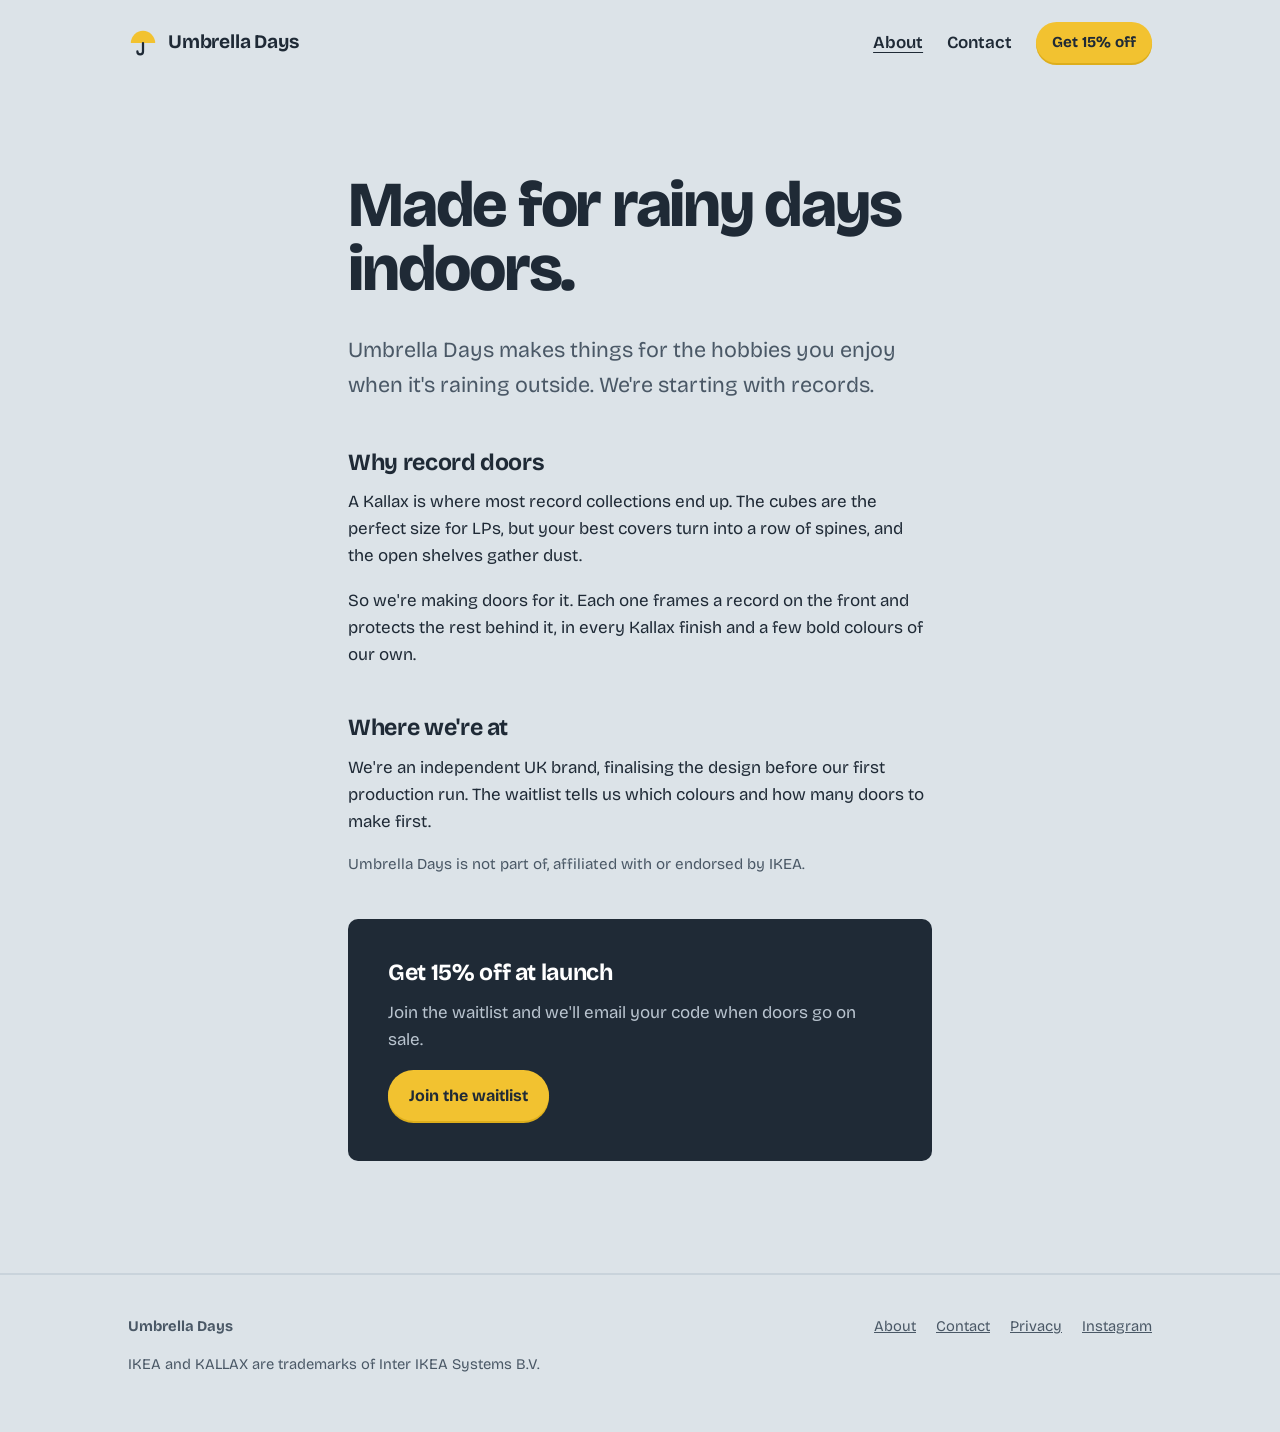
==== about/index.html @ 01a4005f "Add About, Contact and Privacy pages Shared styles for sub-pages live in assets/site.css. The landin" ====
<!doctype html>
<html lang="en-GB">
<head>
<meta charset="utf-8">
<meta name="viewport" content="width=device-width, initial-scale=1">
<title>About Umbrella Days</title>
<meta name="description" content="Umbrella Days makes accessories for the hobbies you enjoy indoors when it's raining outside, starting with record display doors for IKEA Kallax.">
<link rel="icon" href="data:image/svg+xml,%3Csvg xmlns='http://www.w3.org/2000/svg' viewBox='0 0 32 32'%3E%3Cpath d='M3 16a13 13 0 0 1 26 0z' fill='%23F2C230'/%3E%3Cpath d='M16 16v9a3 3 0 0 1-6 0' fill='none' stroke='%231F2A36' stroke-width='2.4' stroke-linecap='round'/%3E%3C/svg%3E">
<link rel="preconnect" href="https://fonts.googleapis.com">
<link rel="preconnect" href="https://fonts.gstatic.com" crossorigin>
<link href="https://fonts.googleapis.com/css2?family=Bricolage+Grotesque:opsz,wght@12..96,400..800&display=swap" rel="stylesheet">
<link rel="stylesheet" href="/assets/site.css">
</head>
<body>
<header class="site">
  <div class="wrap">
    <a class="brand" href="/" aria-label="Umbrella Days home">
      <svg viewBox="0 0 32 32" aria-hidden="true"><path d="M3 16a13 13 0 0 1 26 0z" fill="#F2C230"/><path d="M16 16v9a3 3 0 0 1-6 0" fill="none" stroke="#1F2A36" stroke-width="2.4" stroke-linecap="round"/></svg>
      Umbrella Days
    </a>
    <nav class="site-nav" aria-label="Main">
      <a class="text-link" href="/about/" aria-current="page">About</a>
      <a class="text-link hide-sm" href="/contact/">Contact</a>
      <a class="btn btn-small" href="/#waitlist">Get 15% off</a>
    </nav>
  </div>
</header>

<main>
  <div class="wrap page">
    <h1>Made for rainy days indoors.</h1>
    <p class="lede">Umbrella Days makes things for the hobbies you enjoy when it's raining outside. We're starting with records.</p>

    <h2>Why record doors</h2>
    <p>A Kallax is where most record collections end up. The cubes are the perfect size for LPs, but your best covers turn into a row of spines, and the open shelves gather dust.</p>
    <p>So we're making doors for it. Each one frames a record on the front and protects the rest behind it, in every Kallax finish and a few bold colours of our own.</p>

    <h2>Where we're at</h2>
    <p>We're an independent UK brand, finalising the design before our first production run. The waitlist tells us which colours and how many doors to make first.</p>
    <p class="muted">Umbrella Days is not part of, affiliated with or endorsed by IKEA.</p>

    <div class="cta-band">
      <h2>Get 15% off at launch</h2>
      <p>Join the waitlist and we'll email your code when doors go on sale.</p>
      <a class="btn" href="/#waitlist">Join the waitlist</a>
    </div>
  </div>
</main>

<footer>
  <div class="wrap">
    <div class="row">
      <strong>Umbrella Days</strong>
      <nav class="foot-links" aria-label="Footer">
        <a href="/about/">About</a>
        <a href="/contact/">Contact</a>
        <a href="/privacy/">Privacy</a>
        <a href="https://www.instagram.com/umbrella.days/" rel="noopener">Instagram</a>
      </nav>
    </div>
    <p>IKEA and KALLAX are trademarks of Inter IKEA Systems B.V.</p>
  </div>
</footer>
</body>
</html>
---- assets/site.css ----
/* Shared styles for the Umbrella Days sub-pages (About, Contact, Privacy).
   Tokens match the landing page. */
:root {
  --rain: #DCE3E8;
  --rain-deep: #C9D3DB;
  --ink: #1F2A36;
  --ink-soft: #4A5866;
  --kallax: #F7F7F4;
  --yellow: #F2C230;
  --yellow-deep: #DDAE1C;
  --teal: #2F6F73;
  --radius: 6px;
  --gutter: clamp(16px, 4vw, 48px);
}
* { box-sizing: border-box; }
body {
  margin: 0;
  background: var(--rain);
  color: var(--ink);
  font-family: "Bricolage Grotesque", system-ui, sans-serif;
  font-optical-sizing: auto;
  font-size: 1.0625rem;
  line-height: 1.6;
  -webkit-font-smoothing: antialiased;
}
a { color: inherit; }
:focus-visible { outline: 3px solid var(--ink); outline-offset: 3px; }
.wrap { max-width: 1120px; margin: 0 auto; padding: 0 var(--gutter); }

header.site { padding: 22px 0; }
header.site .wrap { display: flex; align-items: center; justify-content: space-between; gap: 16px; }
.brand { display: flex; align-items: center; gap: 10px; font-weight: 700; font-size: 1.2rem; text-decoration: none; letter-spacing: -0.01em; }
.brand svg { width: 30px; height: 30px; }
.site-nav { display: flex; align-items: center; gap: clamp(14px, 2.5vw, 24px); }
.site-nav .text-link { font-weight: 600; text-decoration: none; }
.site-nav .text-link:hover, .site-nav .text-link[aria-current="page"] { text-decoration: underline; text-underline-offset: 4px; }
.btn {
  display: inline-block; border: 0; cursor: pointer;
  background: var(--yellow); color: var(--ink);
  font: inherit; font-weight: 700; font-size: 1rem;
  padding: 0.8em 1.3em; border-radius: 999px; text-decoration: none;
  box-shadow: 0 2px 0 var(--yellow-deep);
  transition: transform .12s ease, box-shadow .12s ease;
}
.btn:hover { transform: translateY(-1px); box-shadow: 0 3px 0 var(--yellow-deep); }
.btn-small { padding: .55em 1.05em; font-size: .95rem; }

main { padding: clamp(32px, 7vw, 88px) 0 clamp(56px, 9vw, 112px); }
.page { max-width: 680px; }
h1 { font-size: clamp(2.4rem, 5.4vw, 4rem); line-height: 1; letter-spacing: -0.035em; font-weight: 800; margin: 0 0 .5em; }
h2 { font-size: 1.45rem; letter-spacing: -0.015em; line-height: 1.2; margin: 2em 0 .5em; }
p, ul { margin: 0 0 1em; }
ul { padding-left: 1.2em; }
li { margin-bottom: .4em; }
.lede { font-size: clamp(1.15rem, 1.8vw, 1.35rem); color: var(--ink-soft); }
.muted { color: var(--ink-soft); font-size: .95rem; }

.cta-band { background: var(--ink); color: var(--kallax); border-radius: 10px; padding: clamp(24px, 4vw, 40px); margin-top: 2.5em; }
.cta-band h2 { color: #fff; margin-top: 0; }
.cta-band p { color: #B9C4CF; }

.contact-list { list-style: none; padding: 0; margin: 2em 0 0; display: grid; gap: 1.4em; }
.contact-list strong { display: block; font-size: 1.15rem; }
.contact-list a { font-size: 1.3rem; font-weight: 700; text-underline-offset: 4px; }

footer { padding: 40px 0 56px; font-size: .92rem; color: var(--ink-soft); border-top: 2px solid var(--rain-deep); }
footer .wrap { display: grid; gap: 14px; }
footer .row { display: flex; flex-wrap: wrap; justify-content: space-between; gap: 12px; }
.foot-links { display: flex; flex-wrap: wrap; gap: 8px 20px; }
footer p { margin: 0; max-width: 70ch; }

.brand, .site-nav a { white-space: nowrap; }
@media (max-width: 520px) {
  .site-nav .text-link.hide-sm { display: none; }
  .site-nav { gap: 14px; }
  .brand { font-size: 1.08rem; }
}
@media (prefers-reduced-motion: reduce) { .btn { transition: none; } }
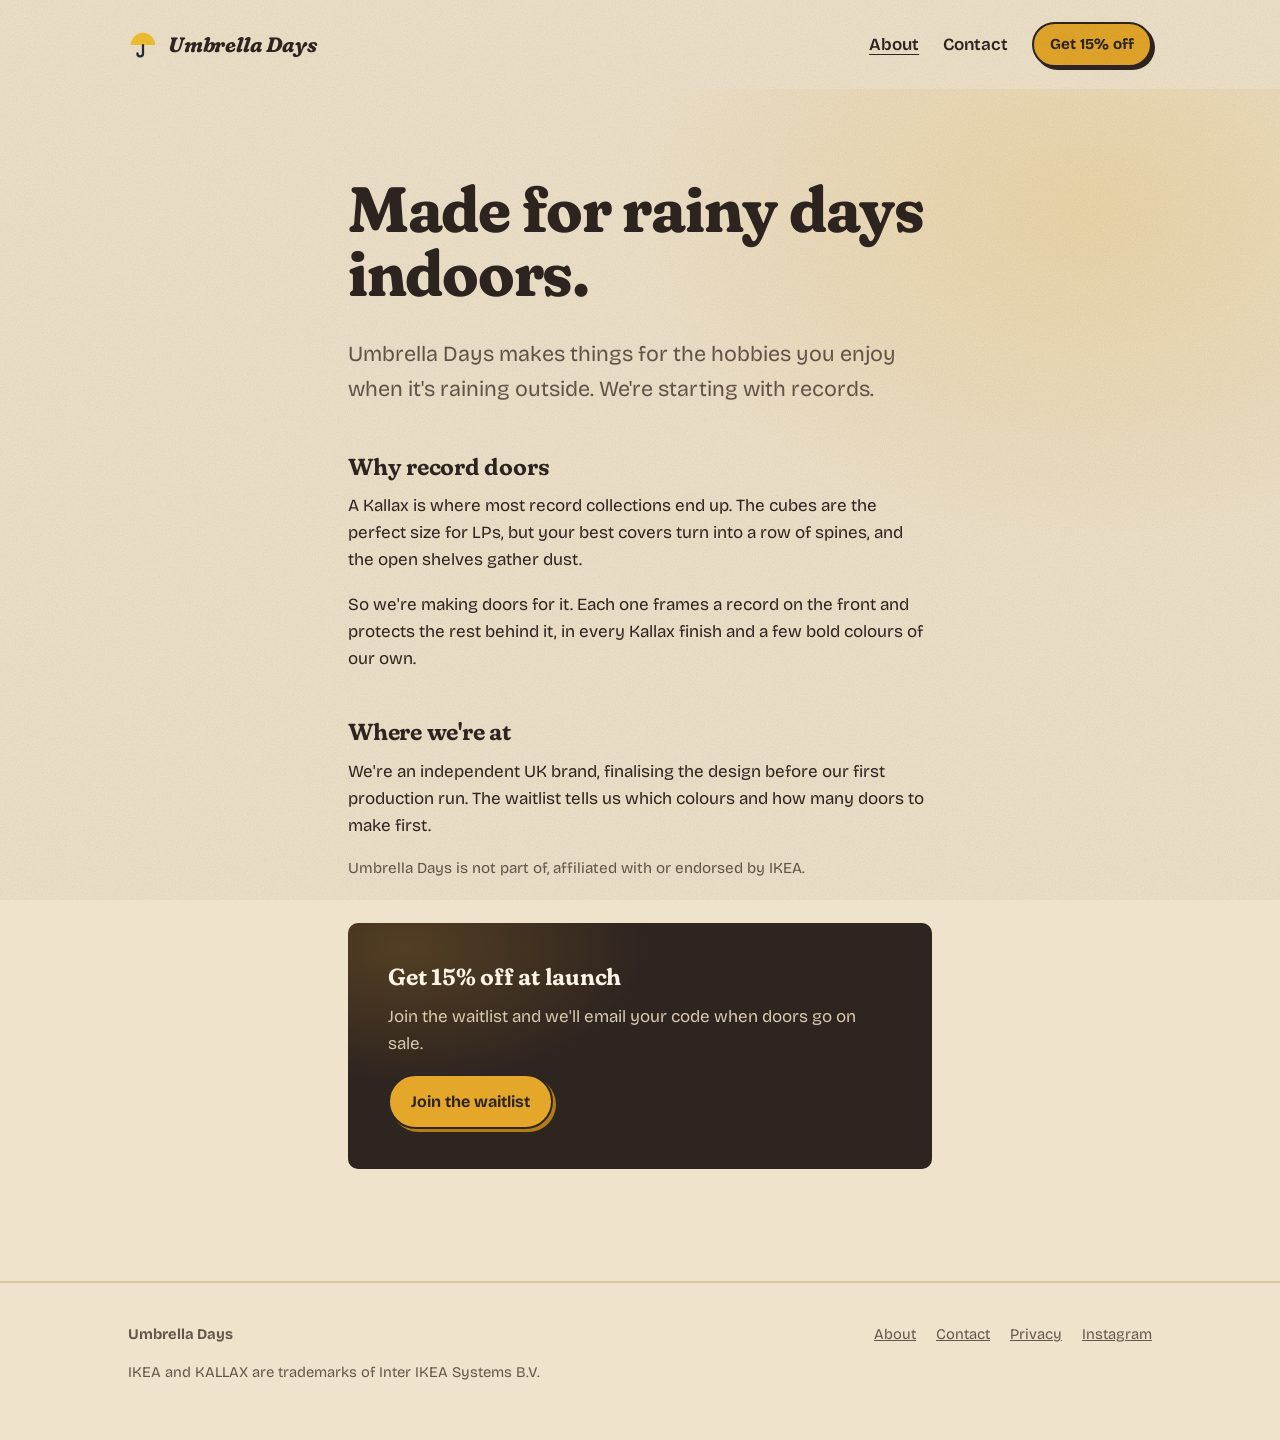
==== commit 3e185e3d: "Restyle the site with a cosy retro look Warm aged-paper palette, Fraunces (soft, 70s-curved serif) f" ====
--- a/about/index.html
+++ b/about/index.html
@@ -8,7 +8,7 @@
 <link rel="icon" href="data:image/svg+xml,%3Csvg xmlns='http://www.w3.org/2000/svg' viewBox='0 0 32 32'%3E%3Cpath d='M3 16a13 13 0 0 1 26 0z' fill='%23F2C230'/%3E%3Cpath d='M16 16v9a3 3 0 0 1-6 0' fill='none' stroke='%231F2A36' stroke-width='2.4' stroke-linecap='round'/%3E%3C/svg%3E">
 <link rel="preconnect" href="https://fonts.googleapis.com">
 <link rel="preconnect" href="https://fonts.gstatic.com" crossorigin>
-<link href="https://fonts.googleapis.com/css2?family=Bricolage+Grotesque:opsz,wght@12..96,400..800&display=swap" rel="stylesheet">
+<link href="https://fonts.googleapis.com/css2?family=Bricolage+Grotesque:opsz,wght@12..96,400..800&family=Fraunces:ital,opsz,wght,SOFT,WONK@0,9..144,400..900,0..100,0..1;1,9..144,400..900,0..100,0..1&display=swap" rel="stylesheet">
 <link rel="stylesheet" href="/assets/site.css">
 </head>
 <body>
--- a/assets/site.css
+++ b/assets/site.css
@@ -1,14 +1,17 @@
 /* Shared styles for the Umbrella Days sub-pages (About, Contact, Privacy).
    Tokens match the landing page. */
 :root {
-  --rain: #DCE3E8;
-  --rain-deep: #C9D3DB;
-  --ink: #1F2A36;
-  --ink-soft: #4A5866;
-  --kallax: #F7F7F4;
-  --yellow: #F2C230;
-  --yellow-deep: #DDAE1C;
-  --teal: #2F6F73;
+  --rain: #EFE3CB;
+  --rain-deep: #D9C6A3;
+  --ink: #2E2420;
+  --ink-soft: #66554A;
+  --kallax: #F8EFDD;
+  --cream: #F8EFDD;
+  --night: #2E2420;
+  --brick: #A9442E;
+  --yellow: #E4A72A;
+  --yellow-deep: #B07D16;
+  --teal: #2F5F5C;
   --radius: 6px;
   --gutter: clamp(16px, 4vw, 48px);
 }
@@ -76,3 +79,24 @@
   .brand { font-size: 1.08rem; }
 }
 @media (prefers-reduced-motion: reduce) { .btn { transition: none; } }
+
+/* ---------- Cosy retro theme ---------- */
+body::after {
+  content: ""; position: fixed; inset: 0; pointer-events: none; z-index: 100;
+  background-image: url("data:image/svg+xml;utf8,<svg xmlns='http://www.w3.org/2000/svg' width='220' height='220'><filter id='n'><feTurbulence type='fractalNoise' baseFrequency='.9' numOctaves='3' stitchTiles='stitch'/><feColorMatrix values='0 0 0 0 .18 0 0 0 0 .13 0 0 0 0 .09 0 0 0 .6 0'/></filter><rect width='100%' height='100%' filter='url(%23n)'/></svg>");
+  opacity: .2; mix-blend-mode: multiply;
+}
+h1, h2, .brand, .contact-list strong {
+  font-family: "Fraunces", Georgia, serif;
+  font-variation-settings: "SOFT" 100, "WONK" 1;
+}
+h1 { font-weight: 700; letter-spacing: -0.02em; line-height: 1; }
+h2 { font-weight: 650; letter-spacing: -0.01em; }
+.brand { font-style: italic; font-weight: 700; font-size: 1.3rem; }
+main { background: radial-gradient(ellipse 50% 40% at 85% 10%, rgba(228,167,42,.2), transparent 70%); }
+.btn { border: 2px solid var(--ink); box-shadow: 3px 3px 0 var(--ink); }
+.btn:hover { transform: translate(-1px, -1px); box-shadow: 4px 4px 0 var(--ink); }
+.cta-band { background: radial-gradient(ellipse 60% 80% at 10% 10%, rgba(228,167,42,.2), transparent 70%), var(--night); color: var(--cream); }
+.cta-band h2 { color: #FBF3E4; }
+.cta-band p { color: #D8C9AF; }
+.cta-band .btn { box-shadow: 3px 3px 0 var(--yellow-deep); }
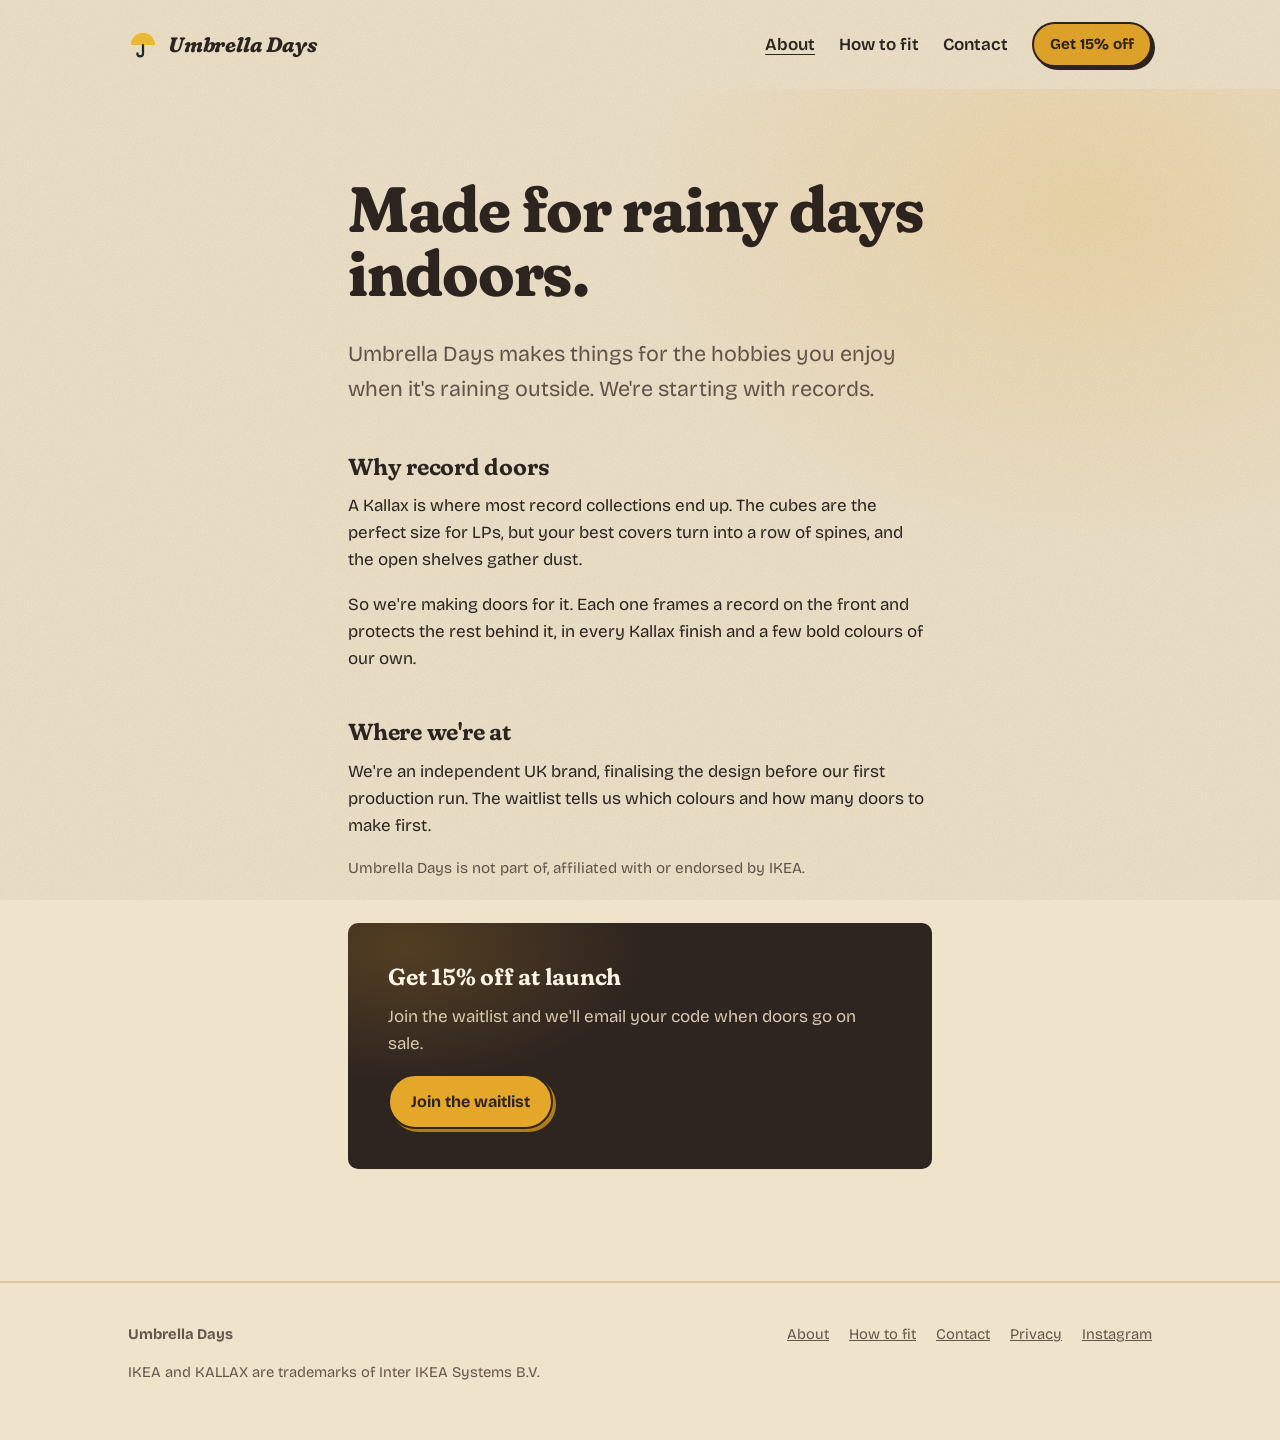
==== commit 295e7287: "Add illustrated fitting guide at /install Five illustrated steps (choose a side, mark the holes with" ====
--- a/about/index.html
+++ b/about/index.html
@@ -20,6 +20,7 @@
     </a>
     <nav class="site-nav" aria-label="Main">
       <a class="text-link" href="/about/" aria-current="page">About</a>
+      <a class="text-link hide-sm" href="/install/">How to fit</a>
       <a class="text-link hide-sm" href="/contact/">Contact</a>
       <a class="btn btn-small" href="/#waitlist">Get 15% off</a>
     </nav>
@@ -53,6 +54,7 @@
       <strong>Umbrella Days</strong>
       <nav class="foot-links" aria-label="Footer">
         <a href="/about/">About</a>
+        <a href="/install/">How to fit</a>
         <a href="/contact/">Contact</a>
         <a href="/privacy/">Privacy</a>
         <a href="https://www.instagram.com/umbrella.days/" rel="noopener">Instagram</a>
--- a/assets/site.css
+++ b/assets/site.css
@@ -100,3 +100,24 @@
 .cta-band h2 { color: #FBF3E4; }
 .cta-band p { color: #D8C9AF; }
 .cta-band .btn { box-shadow: 3px 3px 0 var(--yellow-deep); }
+
+/* ---------- Fitting guide ---------- */
+.page-wide { max-width: 960px; }
+.guide-meta { display: grid; grid-template-columns: 1fr 1fr; gap: 20px; margin: 2.2em 0 0; }
+.kit { background: var(--cream); border: 2px solid var(--rain-deep); border-radius: 10px; padding: 20px 24px; }
+.kit h2 { margin: 0 0 .5em; font-size: 1.2rem; }
+.kit ul { margin: 0; }
+.guide { list-style: none; padding: 0; margin: 3.5em 0 0; counter-reset: s; display: grid; gap: clamp(40px, 6vw, 64px); }
+.guide li { counter-increment: s; display: grid; grid-template-columns: minmax(0, 1.1fr) minmax(0, 1fr); gap: clamp(20px, 4vw, 48px); align-items: center; margin: 0; }
+.guide figure { margin: 0; background: var(--cream); border: 2px solid var(--ink); border-radius: 10px; padding: clamp(12px, 2vw, 20px); box-shadow: 4px 4px 0 var(--ink); }
+.guide svg { display: block; width: 100%; height: auto; }
+.guide h2 { margin: 0 0 .35em; font-size: clamp(1.5rem, 2.6vw, 1.9rem); }
+.guide h2::before {
+  content: counter(s); display: block; margin-bottom: .15em;
+  font-family: "Fraunces", Georgia, serif; font-variation-settings: "SOFT" 100, "WONK" 1;
+  font-style: italic; font-weight: 700; font-size: 2.6rem; line-height: 1; color: var(--brick);
+}
+.guide p { color: var(--ink-soft); max-width: 36ch; margin: 0; }
+@media (max-width: 760px) {
+  .guide li, .guide-meta { grid-template-columns: 1fr; }
+}
